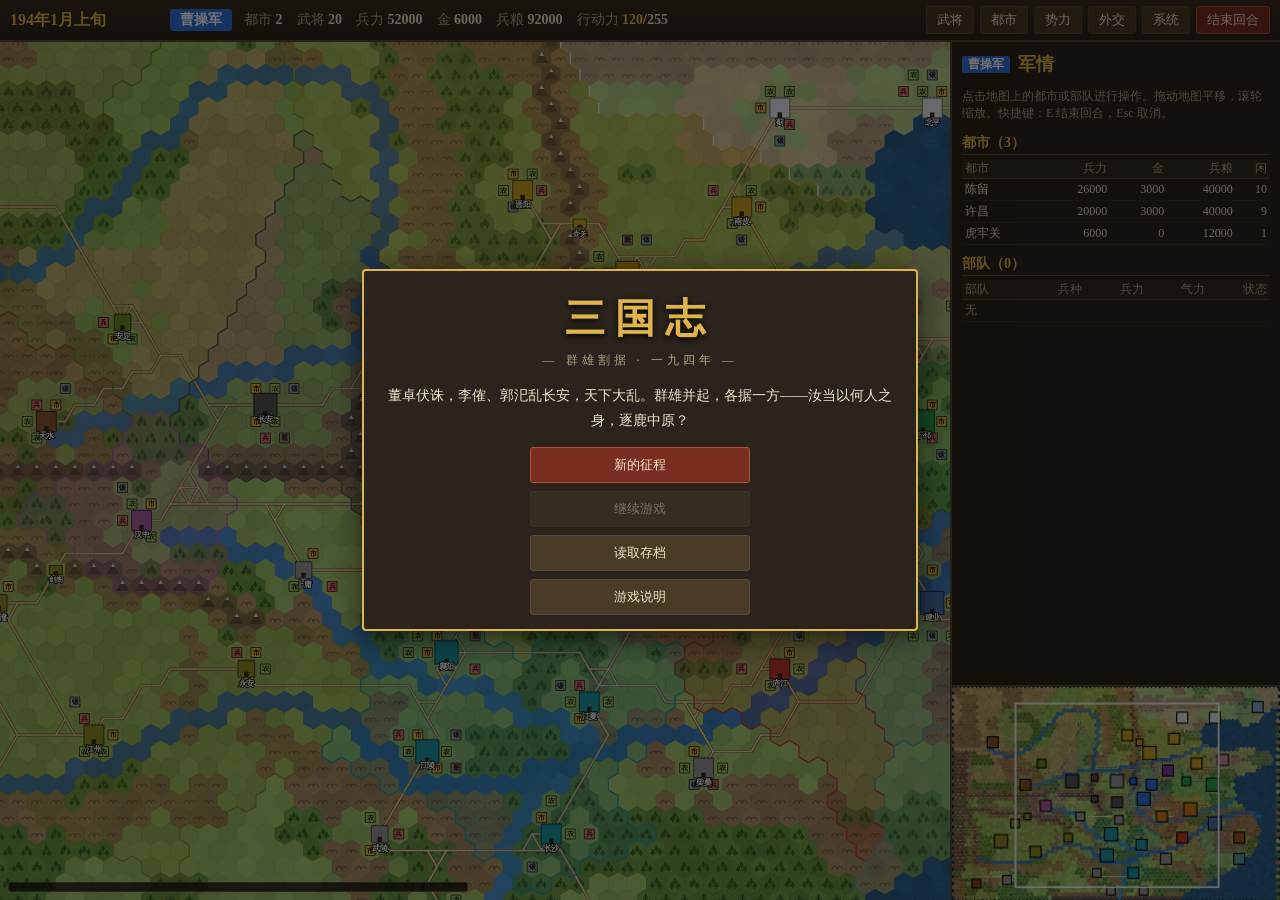
==== index.html @ a3eba66e "三国志：仿《三国志11》玩法的网页策略游戏 - 六角格大地图：地形、河川、山脉、关隘、道路与势力范围 - 194年群雄割据剧本：19 路势力、42 座都市、约 250 名武将（五维、适性、特技、登场年" ====
<!doctype html>
<html lang="zh-CN">
<head>
<meta charset="utf-8">
<meta name="viewport" content="width=device-width, initial-scale=1">
<title>三国志 · 群雄割据</title>
<link rel="stylesheet" href="css/style.css">
</head>
<body>
<div id="app">
  <header id="topbar">
    <div class="tb-left">
      <span id="tb-date" class="tb-date">—</span>
      <span id="tb-faction" class="tb-faction">—</span>
    </div>
    <div class="tb-stats" id="tb-stats"></div>
    <div class="tb-right">
      <button id="btn-officers" title="武将一览">武将</button>
      <button id="btn-cities" title="都市一览">都市</button>
      <button id="btn-factions" title="势力一览">势力</button>
      <button id="btn-diplomacy" title="外交">外交</button>
      <button id="btn-system" title="存档 / 读档 / 设置">系统</button>
      <button id="btn-endturn" class="primary" title="结束本旬（快捷键 E）">结束回合</button>
    </div>
  </header>
  <main id="main">
    <div id="mapwrap">
      <canvas id="map"></canvas>
      <div id="tooltip" class="hidden"></div>
      <div id="log"></div>
      <div id="toast-area"></div>
    </div>
    <aside id="panel">
      <div id="panel-body"></div>
      <canvas id="minimap" width="300" height="195"></canvas>
    </aside>
  </main>
</div>
<div id="modal-bg" class="hidden"><div id="modal"></div></div>

<script src="js/util.js"></script>
<script src="js/data/cities.js"></script>
<script src="js/data/officers.js"></script>
<script src="js/data/scenario.js"></script>
<script src="js/rules.js"></script>
<script src="js/map.js"></script>
<script src="js/state.js"></script>
<script src="js/combat.js"></script>
<script src="js/units.js"></script>
<script src="js/domestic.js"></script>
<script src="js/diplomacy.js"></script>
<script src="js/ai.js"></script>
<script src="js/turn.js"></script>
<script src="js/render.js"></script>
<script src="js/ui.js"></script>
<script src="js/ui_dialogs.js"></script>
<script src="js/ui_dialogs2.js"></script>
<script src="js/main.js"></script>
</body>
</html>
---- css/style.css ----
:root {
  --bg: #1b1712;
  --panel: #2a241c;
  --panel2: #342c21;
  --line: #5a4a33;
  --text: #efe4cc;
  --dim: #b3a384;
  --gold: #e0b44c;
  --red: #d9534f;
  --green: #6fbf73;
  --blue: #5b9bd5;
  --btn: #4a3b27;
  --btn-h: #604c31;
}
* { box-sizing: border-box; }
html, body { margin: 0; height: 100%; background: var(--bg); color: var(--text);
  font-family: "Noto Serif SC", "Songti SC", "SimSun", "Microsoft YaHei", serif; font-size: 14px; overflow: hidden; }
button { font-family: inherit; font-size: 13px; color: var(--text); background: var(--btn);
  border: 1px solid var(--line); border-radius: 3px; padding: 4px 10px; cursor: pointer; }
button:hover:not(:disabled) { background: var(--btn-h); border-color: var(--gold); }
button:disabled { opacity: .4; cursor: default; }
button.primary { background: #7a2e22; border-color: #b0513a; }
button.primary:hover:not(:disabled) { background: #963a2b; }
button.sel { border-color: var(--gold); background: #6d5630; }
input[type=range] { width: 100%; }
select, input[type=number] { background: #1f1a13; color: var(--text); border: 1px solid var(--line); padding: 3px; font-family: inherit; }

#app { display: flex; flex-direction: column; height: 100%; }
#topbar { display: flex; align-items: center; gap: 12px; padding: 6px 10px; background: linear-gradient(#3a2f22, #2a2219);
  border-bottom: 2px solid var(--line); flex-wrap: wrap; }
.tb-left { display: flex; gap: 10px; align-items: center; }
.tb-date { font-weight: bold; color: var(--gold); font-size: 16px; min-width: 150px; }
.tb-faction { padding: 2px 10px; border-radius: 3px; font-weight: bold; }
.tb-stats { display: flex; gap: 14px; flex: 1; color: var(--dim); flex-wrap: wrap; }
.tb-stats b { color: var(--text); }
.tb-right { display: flex; gap: 6px; }

#main { flex: 1; display: flex; min-height: 0; }
#mapwrap { flex: 1; position: relative; overflow: hidden; background: #1d3a57; }
#map { display: block; width: 100%; height: 100%; cursor: grab; }
#map.dragging { cursor: grabbing; }
#panel { width: 330px; background: var(--panel); border-left: 2px solid var(--line); display: flex; flex-direction: column; }
#panel-body { flex: 1; overflow-y: auto; padding: 10px; }
#minimap { width: 100%; height: auto; border-top: 2px solid var(--line); cursor: pointer; background: #1d3a57; }

#tooltip { position: absolute; pointer-events: none; background: rgba(20,16,11,.92); border: 1px solid var(--line);
  padding: 4px 8px; border-radius: 3px; font-size: 12px; white-space: nowrap; z-index: 5; }
.hidden { display: none !important; }

#log { position: absolute; left: 8px; bottom: 8px; width: 460px; max-width: calc(100% - 16px); max-height: 170px; overflow-y: auto;
  background: rgba(20,16,11,.78); border: 1px solid var(--line); border-radius: 3px; padding: 4px 8px; font-size: 12px; line-height: 1.55; }
#log .l-bad { color: #ff8a80; }
#log .l-good { color: #a5d6a7; }
#log .l-war { color: #ffcc80; }
#log .l-dim { color: var(--dim); }
#toast-area { position: absolute; top: 12px; left: 50%; transform: translateX(-50%); display: flex; flex-direction: column; gap: 6px; align-items: center; z-index: 6; pointer-events: none; }
.toast { background: rgba(40,30,20,.95); border: 1px solid var(--gold); padding: 8px 18px; border-radius: 4px; font-size: 15px;
  animation: fadeout 2.8s forwards; }
@keyframes fadeout { 0%, 75% { opacity: 1; } 100% { opacity: 0; } }

/* panel */
h2 { margin: 0 0 6px; font-size: 18px; color: var(--gold); display: flex; align-items: center; gap: 8px; }
h3 { margin: 10px 0 4px; font-size: 14px; color: var(--gold); border-bottom: 1px solid var(--line); padding-bottom: 2px; }
.chip { display: inline-block; padding: 0 6px; border-radius: 2px; font-size: 12px; color: #fff; }
.kv { display: grid; grid-template-columns: auto 1fr auto 1fr; gap: 2px 8px; font-size: 13px; }
.kv span:nth-child(odd) { color: var(--dim); }
.bar { height: 6px; background: #111; border-radius: 3px; overflow: hidden; margin: 1px 0 3px; }
.bar > i { display: block; height: 100%; background: var(--green); }
.cmds { display: grid; grid-template-columns: repeat(3, 1fr); gap: 4px; margin-top: 6px; }
.cmds button { padding: 5px 2px; }
.cmd-group { font-size: 12px; color: var(--dim); margin-top: 8px; }
.olist { width: 100%; border-collapse: collapse; font-size: 12px; }
.olist th { color: var(--dim); font-weight: normal; text-align: right; padding: 1px 3px; border-bottom: 1px solid var(--line); position: sticky; top: 0; background: var(--panel2); }
.olist td { text-align: right; padding: 2px 3px; border-bottom: 1px solid #3a3226; }
.olist td:first-child, .olist th:first-child { text-align: left; }
.olist tr.acted td { color: #8c7d63; }
.olist tr.pick { cursor: pointer; }
.olist tr.pick:hover td { background: #3d3325; }
.olist tr.chosen td { background: #5b4424; }
.facs { display: flex; flex-wrap: wrap; gap: 4px; }
.fac { background: var(--panel2); border: 1px solid var(--line); padding: 1px 6px; border-radius: 2px; font-size: 12px; }
.fac.building { border-style: dashed; color: var(--dim); }
.muted { color: var(--dim); font-size: 12px; }
.warn { color: #ff8a80; }
.good { color: #a5d6a7; }
.skill { color: #ffd54f; }

/* modal */
#modal-bg { position: fixed; inset: 0; background: rgba(0,0,0,.55); display: flex; align-items: center; justify-content: center; z-index: 20; }
#modal { background: var(--panel); border: 2px solid var(--gold); border-radius: 4px; min-width: 360px; max-width: min(900px, 96vw);
  max-height: 90vh; overflow-y: auto; padding: 14px 16px; box-shadow: 0 6px 30px rgba(0,0,0,.6); }
#modal .foot { display: flex; justify-content: flex-end; gap: 8px; margin-top: 12px; }
#modal .scroll { max-height: 50vh; overflow-y: auto; border: 1px solid var(--line); }
.row { display: flex; gap: 8px; align-items: center; margin: 6px 0; flex-wrap: wrap; }
.row label { min-width: 64px; color: var(--dim); }
.opts { display: flex; flex-wrap: wrap; gap: 4px; }
.faction-grid { display: grid; grid-template-columns: repeat(auto-fill, minmax(150px, 1fr)); gap: 6px; }
.faction-card { border: 1px solid var(--line); padding: 6px 8px; border-radius: 3px; cursor: pointer; background: var(--panel2); }
.faction-card:hover { border-color: var(--gold); }
.faction-card .fn { font-weight: bold; font-size: 15px; }
.title-screen { text-align: center; }
.title-screen h1 { font-size: 40px; letter-spacing: 10px; margin: 6px 0; color: var(--gold); text-shadow: 0 2px 6px #000; }
.duel { font-family: monospace; font-size: 13px; white-space: pre-wrap; line-height: 1.6; max-height: 50vh; overflow-y: auto; }

@media (max-width: 800px) {
  #main { flex-direction: column; }
  #panel { width: 100%; height: 42%; border-left: none; border-top: 2px solid var(--line); }
  #minimap { display: none; }
  #log { width: calc(100% - 16px); max-height: 90px; }
}
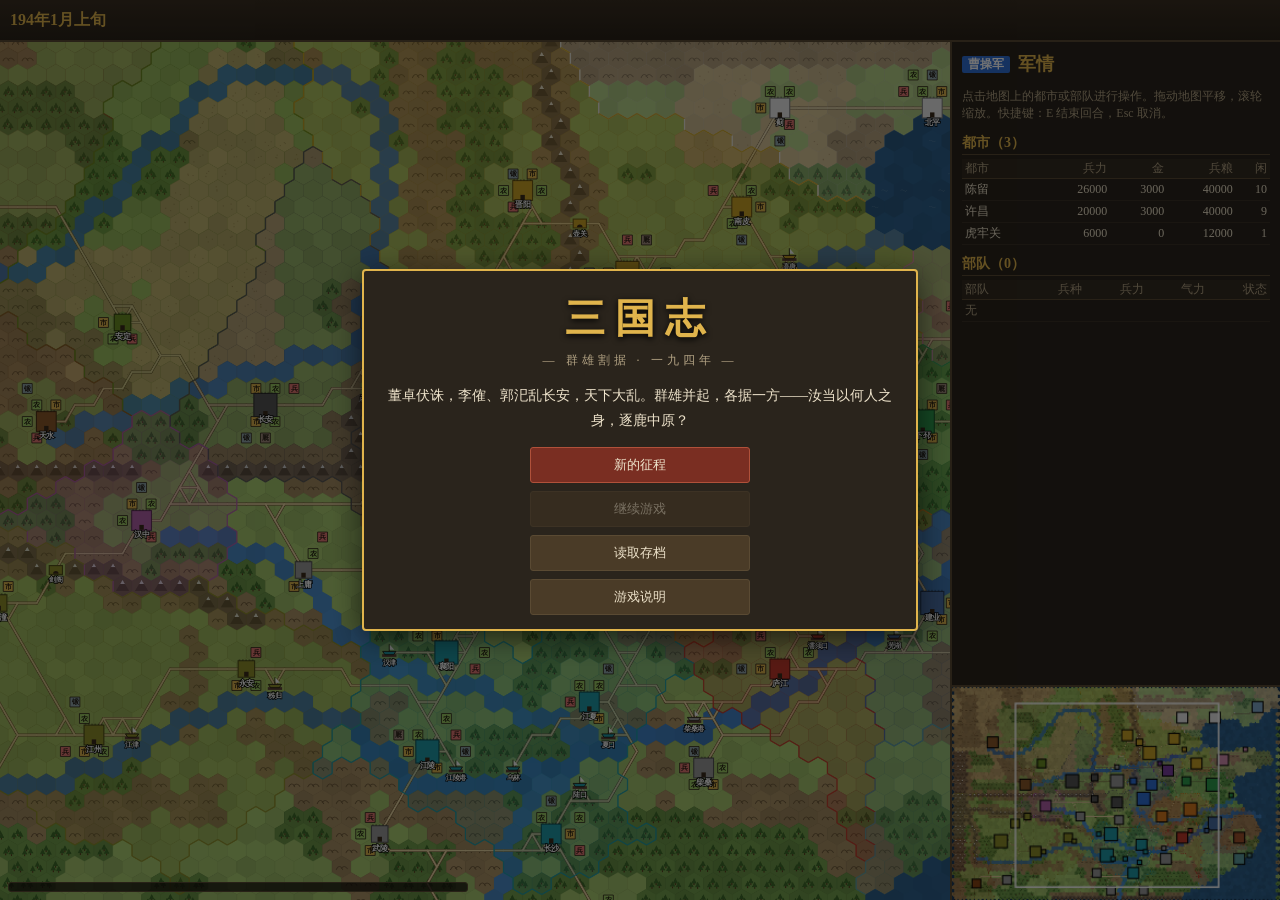
==== commit 45da46a2: "港口水军、官职爵位、历史事件、托管模式与工事系统 - 港口与水军：16 座港口，造船厂生产斗舰/楼船，出征配船，水上战法，   近海航行，战船火攻蔓延，东南风 - 官职与爵位：君主按都市数晋位；一至七" ====
--- a/index.html
+++ b/index.html
@@ -19,6 +19,8 @@
       <button id="btn-cities" title="都市一览">都市</button>
       <button id="btn-factions" title="势力一览">势力</button>
       <button id="btn-diplomacy" title="外交">外交</button>
+      <button id="btn-ranks" title="官职任命与君主爵位">官职</button>
+      <button id="btn-auto" title="内政托管 / 全托管设置">托管</button>
       <button id="btn-system" title="存档 / 读档 / 设置">系统</button>
       <button id="btn-endturn" class="primary" title="结束本旬（快捷键 E）">结束回合</button>
     </div>
@@ -45,10 +47,13 @@
 <script src="js/rules.js"></script>
 <script src="js/map.js"></script>
 <script src="js/state.js"></script>
+<script src="js/ranks.js"></script>
 <script src="js/combat.js"></script>
 <script src="js/units.js"></script>
+<script src="js/works.js"></script>
 <script src="js/domestic.js"></script>
 <script src="js/diplomacy.js"></script>
+<script src="js/events.js"></script>
 <script src="js/ai.js"></script>
 <script src="js/turn.js"></script>
 <script src="js/render.js"></script>
--- a/css/style.css
+++ b/css/style.css
@@ -23,6 +23,7 @@
 button.primary:hover:not(:disabled) { background: #963a2b; }
 button.sel { border-color: var(--gold); background: #6d5630; }
 input[type=range] { width: 100%; }
+.row input[type=range] { flex: 1; width: auto; min-width: 120px; }
 select, input[type=number] { background: #1f1a13; color: var(--text); border: 1px solid var(--line); padding: 3px; font-family: inherit; }
 
 #app { display: flex; flex-direction: column; height: 100%; }
@@ -46,6 +47,7 @@
 #tooltip { position: absolute; pointer-events: none; background: rgba(20,16,11,.92); border: 1px solid var(--line);
   padding: 4px 8px; border-radius: 3px; font-size: 12px; white-space: nowrap; z-index: 5; }
 .hidden { display: none !important; }
+body.pregame .tb-stats, body.pregame .tb-right, body.pregame .tb-faction { visibility: hidden; }
 
 #log { position: absolute; left: 8px; bottom: 8px; width: 460px; max-width: calc(100% - 16px); max-height: 170px; overflow-y: auto;
   background: rgba(20,16,11,.78); border: 1px solid var(--line); border-radius: 3px; padding: 4px 8px; font-size: 12px; line-height: 1.55; }
@@ -84,6 +86,8 @@
 .warn { color: #ff8a80; }
 .good { color: #a5d6a7; }
 .skill { color: #ffd54f; }
+.rank { color: #90caf9; font-size: 10px; margin-left: 3px; }
+.evt { line-height: 1.9; max-width: 560px; }
 
 /* modal */
 #modal-bg { position: fixed; inset: 0; background: rgba(0,0,0,.55); display: flex; align-items: center; justify-content: center; z-index: 20; }
@@ -94,7 +98,7 @@
 .row { display: flex; gap: 8px; align-items: center; margin: 6px 0; flex-wrap: wrap; }
 .row label { min-width: 64px; color: var(--dim); }
 .opts { display: flex; flex-wrap: wrap; gap: 4px; }
-.faction-grid { display: grid; grid-template-columns: repeat(auto-fill, minmax(150px, 1fr)); gap: 6px; }
+.faction-grid { width: min(820px, 88vw); display: grid; grid-template-columns: repeat(auto-fill, minmax(150px, 1fr)); gap: 6px; }
 .faction-card { border: 1px solid var(--line); padding: 6px 8px; border-radius: 3px; cursor: pointer; background: var(--panel2); }
 .faction-card:hover { border-color: var(--gold); }
 .faction-card .fn { font-weight: bold; font-size: 15px; }
@@ -103,6 +107,11 @@
 .duel { font-family: monospace; font-size: 13px; white-space: pre-wrap; line-height: 1.6; max-height: 50vh; overflow-y: auto; }
 
 @media (max-width: 800px) {
+  #topbar { gap: 4px 8px; padding: 4px 6px; }
+  .tb-date { min-width: 0; font-size: 14px; }
+  .tb-stats { gap: 2px 8px; font-size: 12px; flex-basis: 100%; order: 3; }
+  .tb-right { flex-wrap: wrap; gap: 4px; }
+  .tb-right button { padding: 3px 6px; }
   #main { flex-direction: column; }
   #panel { width: 100%; height: 42%; border-left: none; border-top: 2px solid var(--line); }
   #minimap { display: none; }
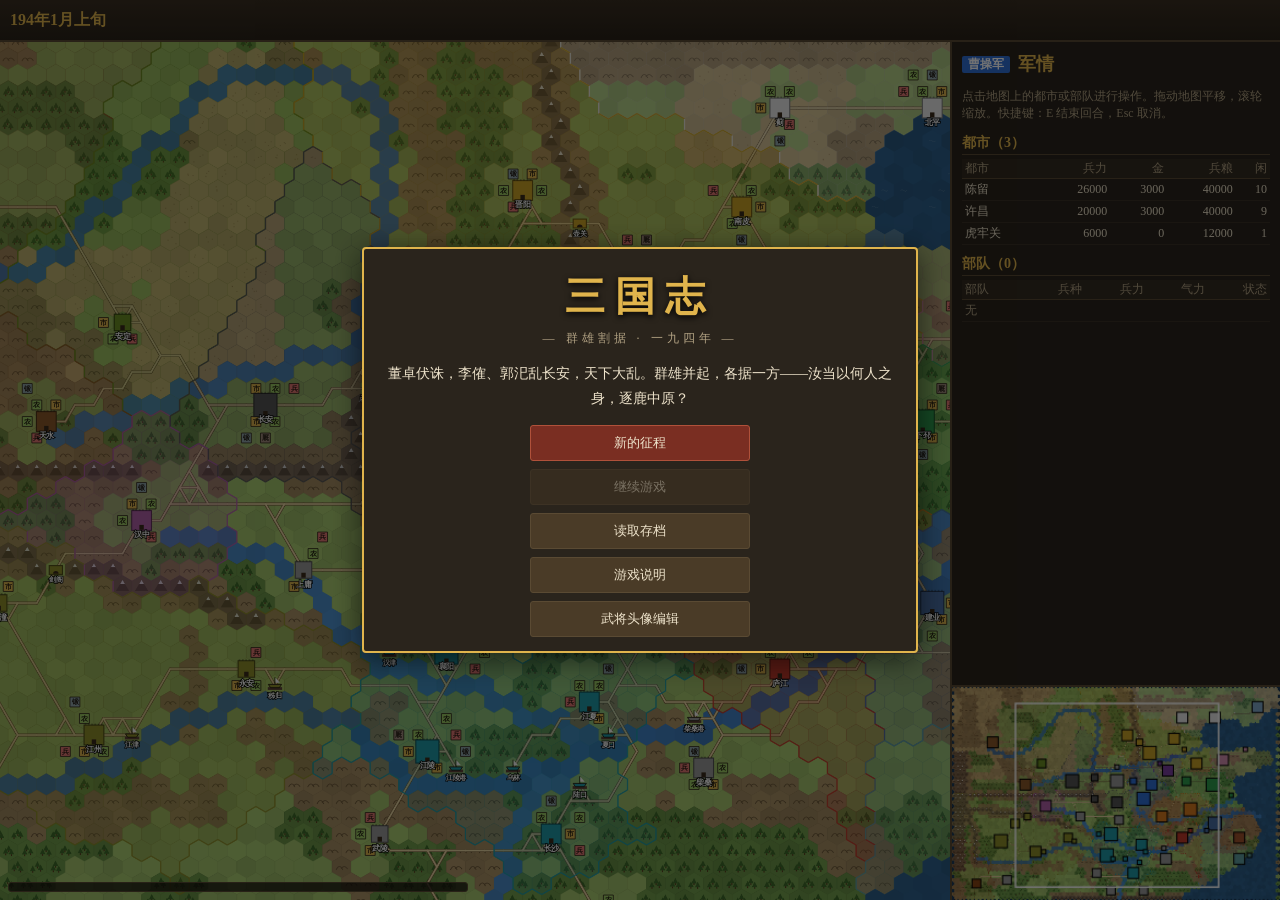
==== commit b95366b0: "新增武将头像编辑页 - editor.html：搜索/筛选武将，上传、拖入或粘贴图片，拖动缩放裁切为 3:4 - 批量导入（按文件名匹配武将）、导出/导入头像包、清空 - 头像存于 IndexedDB" ====
--- a/index.html
+++ b/index.html
@@ -41,6 +41,7 @@
 <div id="modal-bg" class="hidden"><div id="modal"></div></div>
 
 <script src="js/util.js"></script>
+<script src="js/portraits.js"></script>
 <script src="js/data/cities.js"></script>
 <script src="js/data/officers.js"></script>
 <script src="js/data/scenario.js"></script>
--- a/css/style.css
+++ b/css/style.css
@@ -20,6 +20,8 @@
 button:hover:not(:disabled) { background: var(--btn-h); border-color: var(--gold); }
 button:disabled { opacity: .4; cursor: default; }
 button.primary { background: #7a2e22; border-color: #b0513a; }
+a.btn { display: inline-block; font-size: 13px; color: var(--text); background: var(--btn); border: 1px solid var(--line); border-radius: 3px; padding: 4px 10px; text-decoration: none; text-align: center; }
+a.btn:hover { background: var(--btn-h); border-color: var(--gold); }
 button.primary:hover:not(:disabled) { background: #963a2b; }
 button.sel { border-color: var(--gold); background: #6d5630; }
 input[type=range] { width: 100%; }
@@ -86,6 +88,14 @@
 .warn { color: #ff8a80; }
 .good { color: #a5d6a7; }
 .skill { color: #ffd54f; }
+.av { width: 20px; height: 26px; object-fit: cover; border-radius: 2px; vertical-align: middle; margin-right: 4px; display: inline-block; }
+.av.ph { background: linear-gradient(hsl(var(--h),35%,38%), hsl(var(--h),40%,18%)); color: #fff; font-size: 12px; line-height: 26px; text-align: center; }
+.pts { display: flex; gap: 6px; margin: 4px 0 8px; }
+.pts figure { margin: 0; text-align: center; font-size: 11px; color: var(--dim); }
+.pts img { width: 60px; height: 80px; object-fit: cover; border: 1px solid var(--line); border-radius: 2px; display: block; }
+.duel-pts { display: flex; justify-content: space-around; align-items: center; margin-bottom: 8px; }
+.duel-pts img { width: 96px; height: 128px; object-fit: cover; border: 2px solid var(--gold); border-radius: 3px; display: block; }
+.duel-pts figure { margin: 0; text-align: center; }
 .rank { color: #90caf9; font-size: 10px; margin-left: 3px; }
 .evt { line-height: 1.9; max-width: 560px; }
 
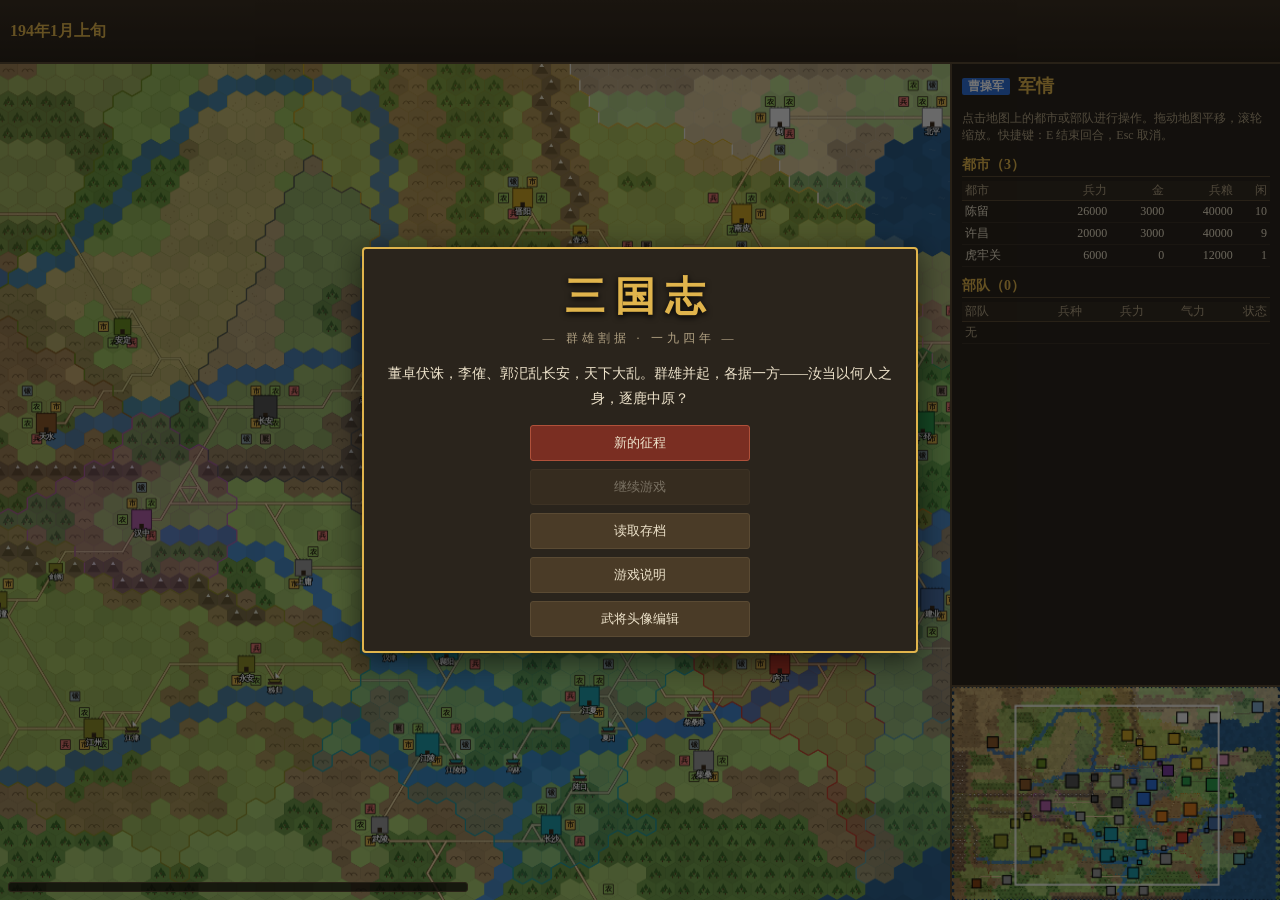
==== commit 2c268158: "武将立绘演出与军师建言 - 战法、计略、决堤时武将立绘切入并喊台词，会心一击放大显示，敌军暴击从右侧切入 - 内政指令完成后执行武将带头像汇报 - 每回合军师带头像献策（敌情、兵粮、空城、贤才、俘虏、" ====
--- a/index.html
+++ b/index.html
@@ -19,6 +19,7 @@
       <button id="btn-cities" title="都市一览">都市</button>
       <button id="btn-factions" title="势力一览">势力</button>
       <button id="btn-diplomacy" title="外交">外交</button>
+      <button id="btn-advisor" title="听取军师建言">军师</button>
       <button id="btn-ranks" title="官职任命与君主爵位">官职</button>
       <button id="btn-auto" title="内政托管 / 全托管设置">托管</button>
       <button id="btn-system" title="存档 / 读档 / 设置">系统</button>
@@ -31,6 +32,8 @@
       <div id="tooltip" class="hidden"></div>
       <div id="log"></div>
       <div id="toast-area"></div>
+      <div id="cutin-area"></div>
+      <div id="advisor" class="hidden"></div>
     </div>
     <aside id="panel">
       <div id="panel-body"></div>
@@ -58,6 +61,8 @@
 <script src="js/ai.js"></script>
 <script src="js/turn.js"></script>
 <script src="js/render.js"></script>
+<script src="js/cutin.js"></script>
+<script src="js/advisor.js"></script>
 <script src="js/ui.js"></script>
 <script src="js/ui_dialogs.js"></script>
 <script src="js/ui_dialogs2.js"></script>
--- a/css/style.css
+++ b/css/style.css
@@ -96,6 +96,41 @@
 .duel-pts { display: flex; justify-content: space-around; align-items: center; margin-bottom: 8px; }
 .duel-pts img { width: 96px; height: 128px; object-fit: cover; border: 2px solid var(--gold); border-radius: 3px; display: block; }
 .duel-pts figure { margin: 0; text-align: center; }
+#cutin-area { position: absolute; inset: 0; pointer-events: none; z-index: 7; overflow: hidden; }
+.cutin { position: absolute; left: 0; top: 22%; display: flex; align-items: flex-end; animation: ci-in .28s ease-out; }
+.cutin img { width: 150px; height: 200px; object-fit: cover; border: 3px solid var(--c); border-radius: 3px; box-shadow: 0 6px 24px rgba(0,0,0,.6); position: relative; z-index: 1; margin-left: 24px; }
+.cutin .ci-band { background: linear-gradient(90deg, rgba(20,14,8,.95), rgba(20,14,8,.7) 70%, transparent); border-top: 2px solid var(--c); border-bottom: 2px solid var(--c);
+  padding: 8px 60px 8px 22px; margin-left: -10px; margin-bottom: 18px; min-width: 300px; }
+.cutin .ci-title { font-size: 28px; font-weight: bold; color: var(--c); text-shadow: 0 2px 4px #000; letter-spacing: 2px; }
+.cutin .ci-name { font-size: 14px; color: var(--dim); }
+.cutin .ci-line { font-size: 17px; color: #fff; margin-top: 2px; }
+.cutin.big img { width: 190px; height: 253px; }
+.cutin.big .ci-title { font-size: 36px; }
+.cutin.foe { left: auto; right: 0; flex-direction: row-reverse; animation-name: ci-in-r; }
+.cutin.foe img { margin-left: 0; margin-right: 24px; }
+.cutin.foe .ci-band { margin-left: 0; margin-right: -10px; padding: 8px 22px 8px 60px; text-align: right; background: linear-gradient(270deg, rgba(40,10,8,.95), rgba(40,10,8,.7) 70%, transparent); }
+.cutin.out { transition: opacity .28s, transform .28s; opacity: 0; transform: translateX(-40px); }
+.cutin.foe.out { transform: translateX(40px); }
+@keyframes ci-in { from { transform: translateX(-110%); opacity: 0; } to { transform: none; opacity: 1; } }
+@keyframes ci-in-r { from { transform: translateX(110%); opacity: 0; } to { transform: none; opacity: 1; } }
+.toast.rep { display: flex; gap: 10px; align-items: center; text-align: left; font-size: 14px; max-width: 460px; }
+.toast.rep img { width: 42px; height: 56px; object-fit: cover; border: 1px solid var(--gold); border-radius: 2px; }
+#advisor { position: absolute; top: 10px; left: 10px; width: 420px; max-width: calc(100% - 20px); display: flex; gap: 10px; z-index: 6;
+  background: rgba(30,24,16,.94); border: 1px solid var(--gold); border-radius: 4px; padding: 8px; box-shadow: 0 4px 18px rgba(0,0,0,.5); }
+#advisor > img { width: 72px; height: 96px; object-fit: cover; border: 1px solid var(--line); border-radius: 2px; flex-shrink: 0; }
+#advisor .ad-body { flex: 1; min-width: 0; }
+#advisor .ad-head { display: flex; gap: 8px; align-items: baseline; }
+#advisor .ad-head b { color: var(--gold); }
+#advisor .ad-x { margin-left: auto; padding: 0 6px; }
+#advisor ul { margin: 4px 0; padding-left: 18px; font-size: 13px; line-height: 1.55; }
+#advisor li.go { cursor: pointer; }
+#advisor li.go:hover { color: var(--gold); text-decoration: underline; }
+#advisor li.urgent { color: #ff8a80; }
+#advisor .ad-auto { font-size: 11px; }
+.evt-pts { display: flex; gap: 10px; justify-content: center; margin-bottom: 8px; }
+.evt-pts figure { margin: 0; text-align: center; font-size: 12px; color: var(--dim); }
+.evt-pts img { width: 84px; height: 112px; object-fit: cover; border: 2px solid var(--gold); border-radius: 3px; display: block; }
+@media (max-width: 800px) { .cutin img { width: 100px; height: 133px; } .cutin .ci-title { font-size: 20px; } #advisor { width: calc(100% - 20px); } }
 .rank { color: #90caf9; font-size: 10px; margin-left: 3px; }
 .evt { line-height: 1.9; max-width: 560px; }
 
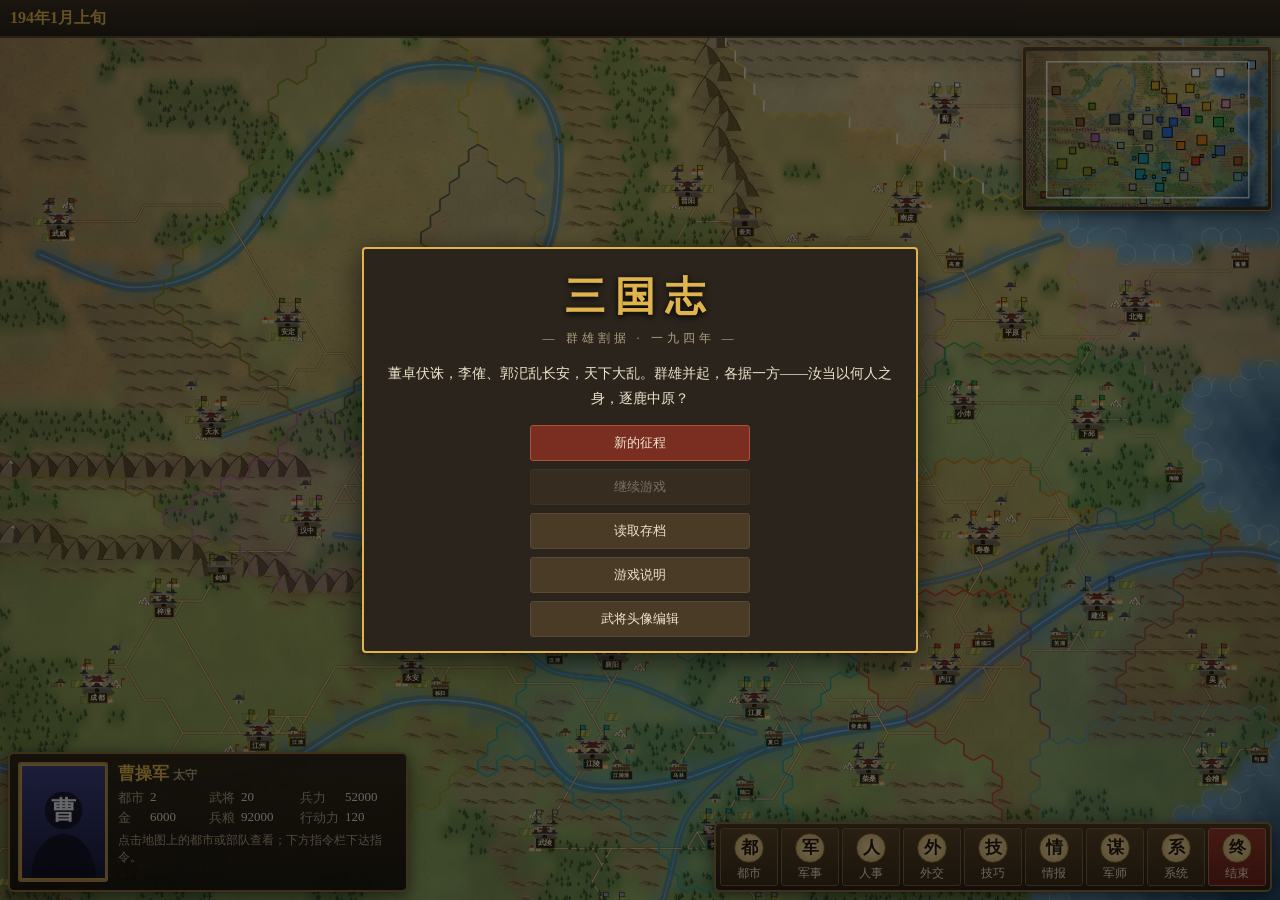
==== commit fc39d548: "仿三国志11：水墨风地图、城池部队造型、指令栏界面、技巧、野战建筑、单挑与舌战 画面 - 水墨风大地图：地形晕染、纸纹墨晕、立体山脉、平滑河道、松林、海岸浪花；网格默认隐藏 - 城池（城墙、角楼、城门" ====
--- a/index.html
+++ b/index.html
@@ -14,31 +14,22 @@
       <span id="tb-faction" class="tb-faction">—</span>
     </div>
     <div class="tb-stats" id="tb-stats"></div>
-    <div class="tb-right">
-      <button id="btn-officers" title="武将一览">武将</button>
-      <button id="btn-cities" title="都市一览">都市</button>
-      <button id="btn-factions" title="势力一览">势力</button>
-      <button id="btn-diplomacy" title="外交">外交</button>
-      <button id="btn-advisor" title="听取军师建言">军师</button>
-      <button id="btn-ranks" title="官职任命与君主爵位">官职</button>
-      <button id="btn-auto" title="内政托管 / 全托管设置">托管</button>
-      <button id="btn-system" title="存档 / 读档 / 设置">系统</button>
-      <button id="btn-endturn" class="primary" title="结束本旬（快捷键 E）">结束回合</button>
-    </div>
   </header>
   <main id="main">
     <div id="mapwrap">
       <canvas id="map"></canvas>
       <div id="tooltip" class="hidden"></div>
-      <div id="log"></div>
+      <div id="ticker"></div>
+      <div id="minimap-wrap"><canvas id="minimap" width="300" height="195"></canvas></div>
+      <div id="log" class="hidden"></div>
+      <div id="infocard"></div>
+      <div id="unitmenu" class="hidden"></div>
+      <div id="submenu" class="hidden"></div>
+      <nav id="cmdbar"></nav>
       <div id="toast-area"></div>
       <div id="cutin-area"></div>
       <div id="advisor" class="hidden"></div>
     </div>
-    <aside id="panel">
-      <div id="panel-body"></div>
-      <canvas id="minimap" width="300" height="195"></canvas>
-    </aside>
   </main>
 </div>
 <div id="modal-bg" class="hidden"><div id="modal"></div></div>
@@ -52,20 +43,26 @@
 <script src="js/map.js"></script>
 <script src="js/state.js"></script>
 <script src="js/ranks.js"></script>
+<script src="js/tech.js"></script>
 <script src="js/combat.js"></script>
 <script src="js/units.js"></script>
 <script src="js/works.js"></script>
+<script src="js/forts.js"></script>
 <script src="js/domestic.js"></script>
 <script src="js/diplomacy.js"></script>
 <script src="js/events.js"></script>
 <script src="js/ai.js"></script>
 <script src="js/turn.js"></script>
 <script src="js/render.js"></script>
+<script src="js/render_terrain.js"></script>
+<script src="js/render_sprites.js"></script>
 <script src="js/cutin.js"></script>
+<script src="js/duel_debate.js"></script>
 <script src="js/advisor.js"></script>
 <script src="js/ui.js"></script>
 <script src="js/ui_dialogs.js"></script>
 <script src="js/ui_dialogs2.js"></script>
+<script src="js/ui_layout.js"></script>
 <script src="js/main.js"></script>
 </body>
 </html>
--- a/css/style.css
+++ b/css/style.css
@@ -39,11 +39,10 @@
 .tb-right { display: flex; gap: 6px; }
 
 #main { flex: 1; display: flex; min-height: 0; }
+#topbar { min-height: 38px; }
 #mapwrap { flex: 1; position: relative; overflow: hidden; background: #1d3a57; }
 #map { display: block; width: 100%; height: 100%; cursor: grab; }
 #map.dragging { cursor: grabbing; }
-#panel { width: 330px; background: var(--panel); border-left: 2px solid var(--line); display: flex; flex-direction: column; }
-#panel-body { flex: 1; overflow-y: auto; padding: 10px; }
 #minimap { width: 100%; height: auto; border-top: 2px solid var(--line); cursor: pointer; background: #1d3a57; }
 
 #tooltip { position: absolute; pointer-events: none; background: rgba(20,16,11,.92); border: 1px solid var(--line);
@@ -51,8 +50,8 @@
 .hidden { display: none !important; }
 body.pregame .tb-stats, body.pregame .tb-right, body.pregame .tb-faction { visibility: hidden; }
 
-#log { position: absolute; left: 8px; bottom: 8px; width: 460px; max-width: calc(100% - 16px); max-height: 170px; overflow-y: auto;
-  background: rgba(20,16,11,.78); border: 1px solid var(--line); border-radius: 3px; padding: 4px 8px; font-size: 12px; line-height: 1.55; }
+#log { position: absolute; right: 8px; top: 186px; width: 330px; max-width: calc(100% - 16px); max-height: 40vh; overflow-y: auto; z-index: 4;
+  background: rgba(20,16,11,.9); border: 1px solid var(--line); border-radius: 3px; padding: 4px 8px; font-size: 12px; line-height: 1.55; }
 #log .l-bad { color: #ff8a80; }
 #log .l-good { color: #a5d6a7; }
 #log .l-war { color: #ffcc80; }
@@ -158,7 +157,88 @@
   .tb-right { flex-wrap: wrap; gap: 4px; }
   .tb-right button { padding: 3px 6px; }
   #main { flex-direction: column; }
-  #panel { width: 100%; height: 42%; border-left: none; border-top: 2px solid var(--line); }
   #minimap { display: none; }
   #log { width: calc(100% - 16px); max-height: 90px; }
 }
+
+.tech-grid { display: grid; grid-template-columns: repeat(4, minmax(150px, 1fr)); gap: 8px; }
+.tech-grid .tb { display: flex; flex-direction: column; gap: 4px; }
+.tech-grid .tb-h { color: var(--gold); font-weight: bold; text-align: center; border-bottom: 1px solid var(--line); }
+.tech-grid .tc { border: 1px solid var(--line); border-radius: 3px; padding: 4px 6px; display: flex; flex-direction: column; gap: 1px; background: var(--panel2); font-size: 12px; }
+.tech-grid .tc b { font-size: 13px; }
+.tech-grid .tc small { color: var(--dim); }
+.tech-grid .tc span { font-size: 11px; color: var(--dim); }
+.tech-grid .tc.ok { cursor: pointer; border-color: #b08a45; }
+.tech-grid .tc.ok:hover { background: #4a3a24; }
+.tech-grid .tc.done { background: #2f4a2a; border-color: #6fbf73; }
+.tech-grid .tc.busy { background: #4a3a1a; border-color: var(--gold); }
+.tech-grid .tc.lock { opacity: .55; }
+@media (max-width: 800px) { .tech-grid { grid-template-columns: repeat(2, 1fr); } }
+.du-top { display: flex; justify-content: space-around; align-items: center; gap: 10px; margin-bottom: 8px; }
+.du-side { margin: 0; width: 170px; text-align: center; }
+.du-side img { width: 110px; height: 146px; object-fit: cover; border: 2px solid var(--gold); border-radius: 3px; display: block; margin: 0 auto 4px; }
+.du-vs { font-size: 28px; font-weight: bold; color: var(--gold); text-shadow: 0 2px 6px #000; }
+.du-acts, .db-hand { display: flex; gap: 6px; justify-content: center; flex-wrap: wrap; margin-top: 10px; }
+.du-acts button { padding: 8px 14px; font-size: 14px; }
+.du-res { text-align: center; font-size: 18px; color: var(--gold); margin-top: 8px; }
+.db-card { width: 74px; height: 96px; display: flex; flex-direction: column; align-items: center; justify-content: center; gap: 6px; border-radius: 6px; border-width: 2px; }
+.db-card b { font-size: 18px; }
+.db-card span { font-size: 11px; letter-spacing: 1px; color: #ffd54f; }
+.db-li { background: linear-gradient(#2d4a6b, #1c2f45); border-color: #5b9bd5; }
+.db-yi { background: linear-gradient(#6b5a2d, #45391c); border-color: #e0b44c; }
+.db-qing { background: linear-gradient(#6b2d3d, #451c27); border-color: #e57373; }
+/* ---------- 仿三国志11 布局 ---------- */
+#minimap-wrap { position: absolute; top: 8px; right: 8px; width: 250px; z-index: 4; padding: 3px; background: linear-gradient(#5a4526, #3a2c19);
+  border: 1px solid #b08a45; border-radius: 4px; box-shadow: 0 3px 12px rgba(0,0,0,.5); }
+#minimap { width: 100%; height: auto; display: block; border: none; background: #1d3a57; cursor: pointer; }
+#infocard { position: absolute; left: 8px; bottom: 8px; width: 400px; max-width: calc(100% - 16px); z-index: 4; display: flex; gap: 10px; padding: 8px;
+  background: linear-gradient(rgba(44,34,22,.95), rgba(26,20,13,.95)); border: 2px solid #8a6d3b; border-radius: 6px; box-shadow: 0 4px 16px rgba(0,0,0,.55); }
+#infocard .ic-pt { width: 90px; height: 120px; object-fit: cover; border: 2px solid #b08a45; border-radius: 3px; flex-shrink: 0; background: #111; }
+#infocard .ic-body { flex: 1; min-width: 0; font-size: 13px; }
+#infocard .ic-title { font-size: 17px; font-weight: bold; color: var(--gold); margin-bottom: 2px; }
+#infocard .ic-grid { display: grid; grid-template-columns: auto 1fr auto 1fr auto 1fr; gap: 2px 6px; margin: 4px 0; }
+#infocard .ic-grid span { color: var(--dim); }
+#infocard .ic-grid b { font-weight: normal; }
+#infocard .ic-line { font-size: 12px; margin-top: 2px; }
+#infocard .ic-deps { font-size: 12px; color: var(--dim); }
+#infocard .ic-hint { margin-top: 5px; font-size: 12px; color: var(--dim); display: flex; gap: 6px; align-items: center; flex-wrap: wrap; }
+#infocard .ic-hint button { padding: 2px 8px; font-size: 12px; }
+#cmdbar { position: absolute; right: 8px; bottom: 8px; z-index: 5; display: flex; gap: 3px; padding: 4px; background: linear-gradient(#4a3a24, #2a2016);
+  border: 2px solid #8a6d3b; border-radius: 6px; box-shadow: 0 4px 16px rgba(0,0,0,.55); }
+#cmdbar .cb { width: 58px; height: 58px; padding: 2px; display: flex; flex-direction: column; align-items: center; justify-content: center; gap: 2px;
+  background: linear-gradient(#5b4629, #3b2d1a); border: 1px solid #7a6038; }
+#cmdbar .cb:hover:not(:disabled) { background: linear-gradient(#77603a, #4b3a22); border-color: var(--gold); }
+#cmdbar .cb.primary { background: linear-gradient(#963a2b, #6d2419); border-color: #c0654e; }
+#cmdbar .cb-ch { width: 30px; height: 30px; border-radius: 50%; display: flex; align-items: center; justify-content: center; font-size: 17px; font-weight: bold;
+  color: #2a1c0c; background: radial-gradient(#f3dfae, #c9a660); border: 1px solid #7a5a2a; }
+#cmdbar .cb-nm { font-size: 12px; }
+#submenu { position: absolute; z-index: 8; display: flex; flex-direction: column; gap: 3px; min-width: 150px; padding: 6px;
+  background: rgba(30,23,15,.97); border: 2px solid #b08a45; border-radius: 5px; box-shadow: 0 6px 20px rgba(0,0,0,.6); }
+#submenu .sm-head { color: var(--gold); font-weight: bold; padding: 0 4px 3px; border-bottom: 1px solid var(--line); margin-bottom: 2px; }
+#submenu button { text-align: left; display: flex; justify-content: space-between; gap: 10px; padding: 6px 10px; }
+#submenu small, #unitmenu small { color: var(--dim); font-size: 11px; }
+#unitmenu { position: absolute; z-index: 6; display: flex; gap: 4px; align-items: flex-start; }
+#unitmenu .um-main, #unitmenu .um-side, #unitmenu > .um-tip { display: flex; flex-direction: column; gap: 2px; padding: 5px; min-width: 104px;
+  background: rgba(30,23,15,.96); border: 2px solid #b08a45; border-radius: 5px; box-shadow: 0 4px 16px rgba(0,0,0,.55); }
+#unitmenu .um-head { color: var(--gold); font-weight: bold; font-size: 13px; padding: 0 3px 3px; border-bottom: 1px solid var(--line); display: flex; flex-direction: column; }
+#unitmenu button { text-align: left; padding: 4px 9px; display: flex; justify-content: space-between; gap: 8px; }
+#unitmenu button.open { border-color: var(--gold); background: #6d5630; }
+#unitmenu .um-tip { color: var(--text); font-size: 13px; padding: 4px 3px; }
+#unitmenu.hint { transform: translateX(-50%); flex-direction: row; align-items: center; gap: 10px; padding: 5px 10px; background: rgba(30,23,15,.96);
+  border: 2px solid #b08a45; border-radius: 5px; box-shadow: 0 4px 16px rgba(0,0,0,.55); }
+#unitmenu.hint .um-tip { border: none; box-shadow: none; background: none; min-width: 0; padding: 0; }
+#ticker { position: absolute; top: 96px; left: 50%; transform: translateX(-50%); z-index: 5; display: flex; flex-direction: column; gap: 3px; align-items: center; pointer-events: none; max-width: 60%; }
+#ticker .tk { background: rgba(20,15,9,.82); border: 1px solid rgba(176,138,69,.6); border-radius: 3px; padding: 3px 12px; font-size: 13px; transition: opacity .8s; }
+#ticker .tk.out { opacity: 0; }
+#ticker .l-bad { color: #ff8a80; } #ticker .l-good { color: #a5d6a7; } #ticker .l-war { color: #ffcc80; }
+#toast-area { top: 70px; }
+@media (max-width: 800px) {
+  #main { flex-direction: column; }
+  #minimap-wrap { display: none; }
+  #infocard { left: 4px; right: 4px; width: auto; bottom: 74px; }
+  #infocard .ic-pt { width: 60px; height: 80px; }
+  #infocard .ic-grid { grid-template-columns: auto 1fr auto 1fr; }
+  #cmdbar { left: 4px; right: 4px; bottom: 4px; overflow-x: auto; }
+  #cmdbar .cb { width: 48px; height: 58px; flex-shrink: 0; }
+  #log { top: 8px; }
+}
